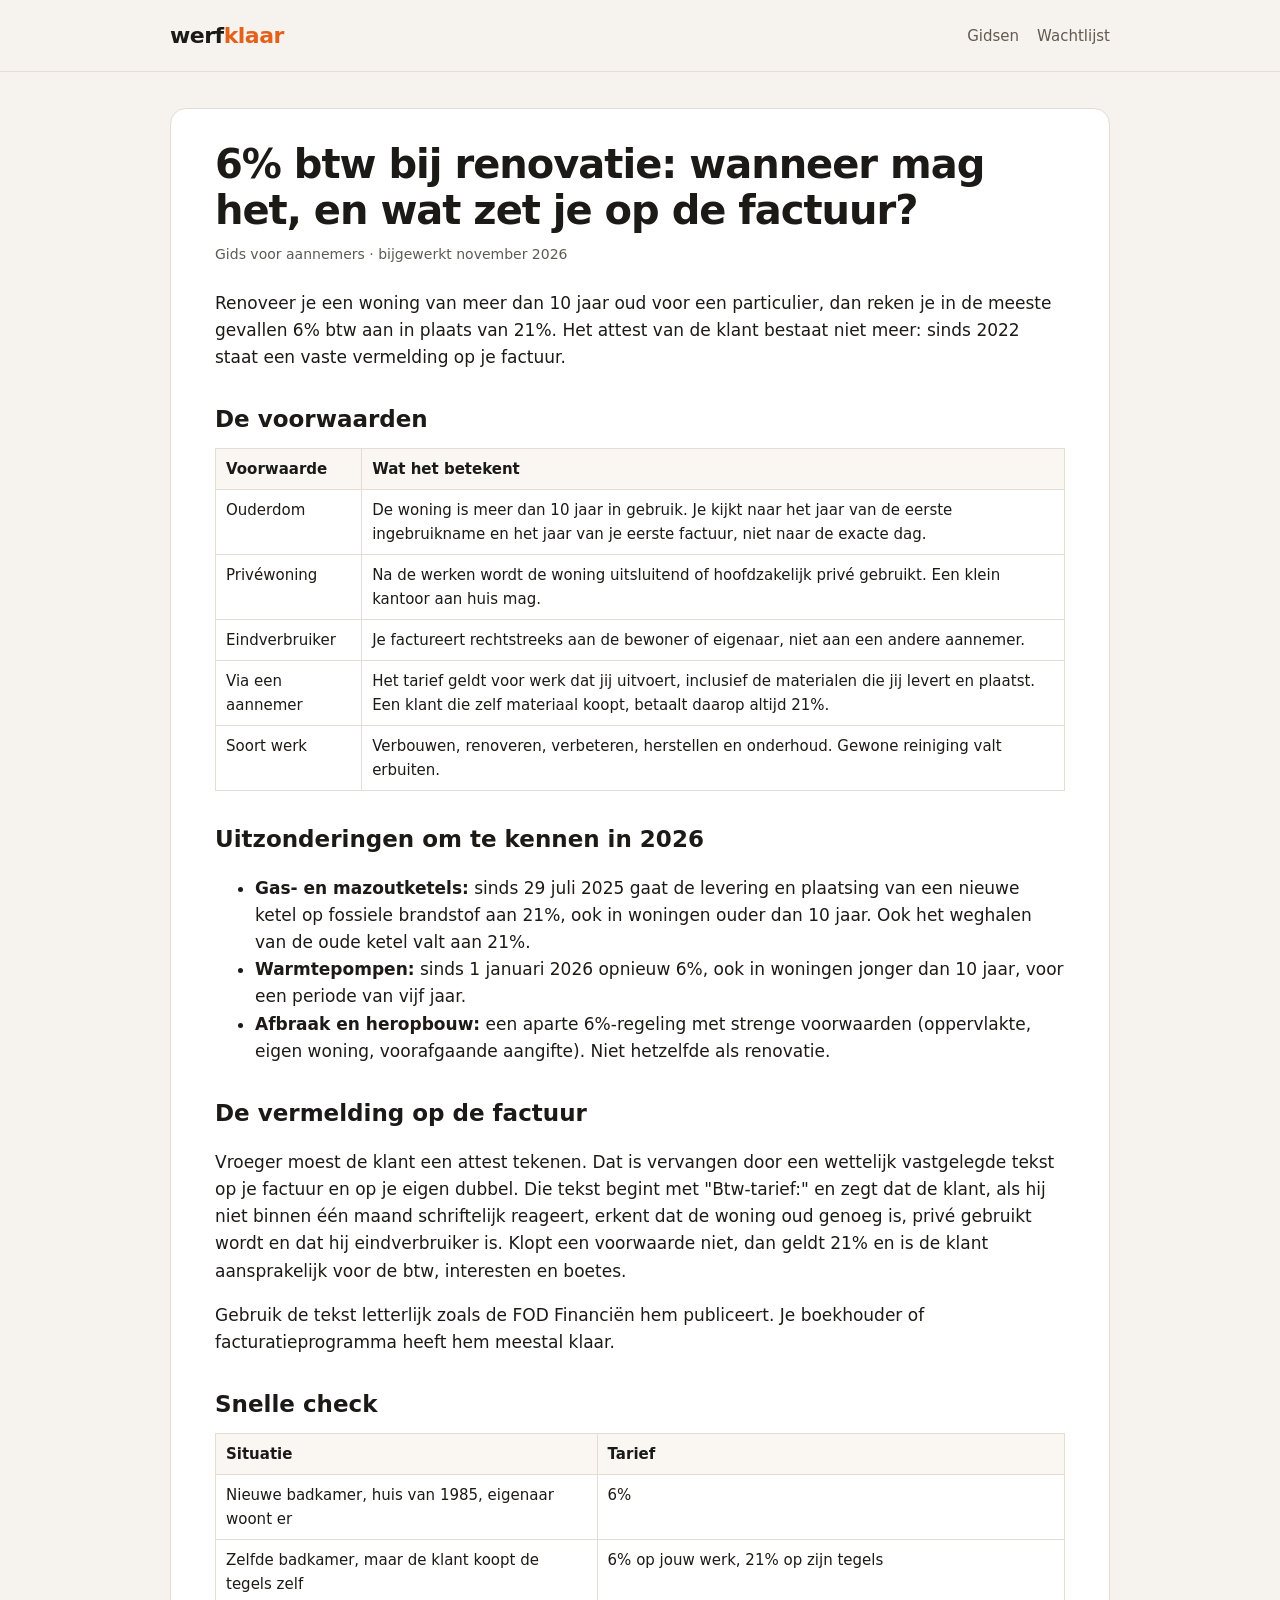
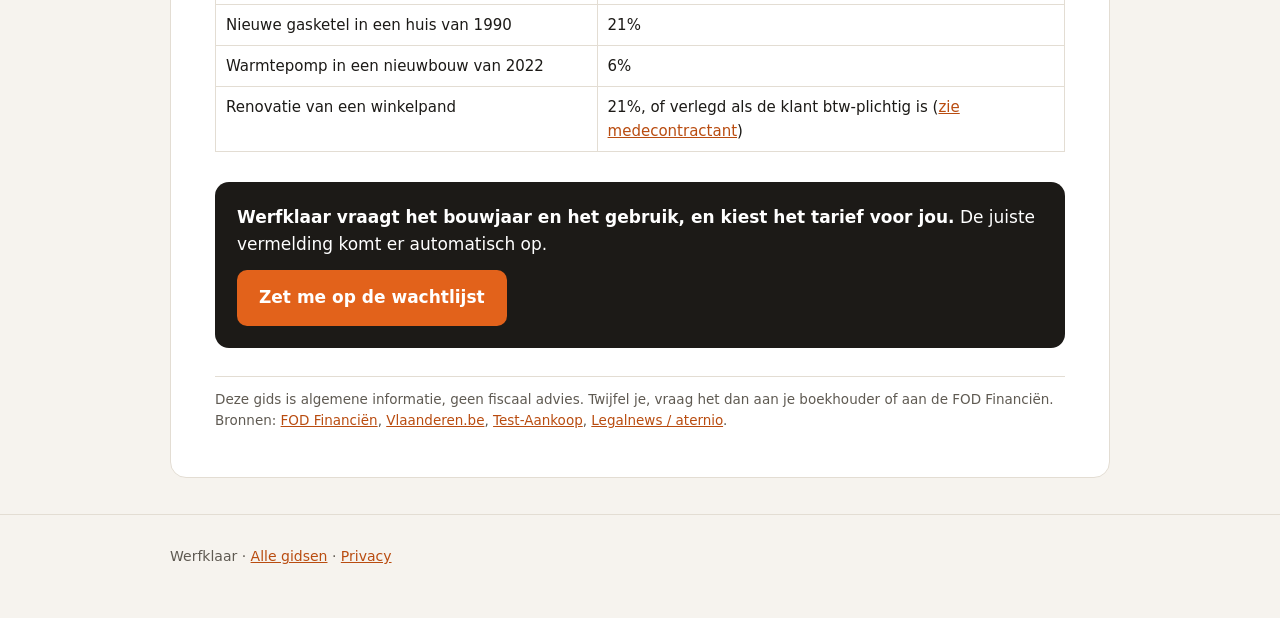
==== 6-procent-btw-renovatie.html @ 6078adab "Eerste versie website Werfklaar" ====
<!DOCTYPE html>
<html lang="nl-BE">
<head>
<meta charset="utf-8">
<meta name="viewport" content="width=device-width,initial-scale=1">
<title>6% btw bij renovatie: de voorwaarden en de factuurvermelding voor aannemers (2026) | Werfklaar</title>
<meta name="description" content="Wanneer mag je als aannemer 6% btw aanrekenen bij renovatie? De voorwaarden, de uitzonderingen in 2026 (ketels, warmtepompen) en waarom het attest vervangen is door een vermelding op de factuur.">
<link rel="stylesheet" href="style.css">
</head>
<body>
<header class="top"><div class="wrap">
  <a class="logo" href="index.html">werf<span>klaar</span></a>
  <nav><a href="gidsen.html">Gidsen</a><a href="index.html#wachtlijst">Wachtlijst</a></nav>
</div></header>
<main class="wrap">
<article>
  <h1>6% btw bij renovatie: wanneer mag het, en wat zet je op de factuur?</h1>
  <div class="meta">Gids voor aannemers · bijgewerkt november 2026</div>

  <p>Renoveer je een woning van meer dan 10 jaar oud voor een particulier, dan reken je in de meeste gevallen 6% btw aan in plaats van 21%. Het attest van de klant bestaat niet meer: sinds 2022 staat een vaste vermelding op je factuur.</p>

  <h2>De voorwaarden</h2>
  <table>
    <tr><th>Voorwaarde</th><th>Wat het betekent</th></tr>
    <tr><td>Ouderdom</td><td>De woning is meer dan 10 jaar in gebruik. Je kijkt naar het jaar van de eerste ingebruikname en het jaar van je eerste factuur, niet naar de exacte dag.</td></tr>
    <tr><td>Privéwoning</td><td>Na de werken wordt de woning uitsluitend of hoofdzakelijk privé gebruikt. Een klein kantoor aan huis mag.</td></tr>
    <tr><td>Eindverbruiker</td><td>Je factureert rechtstreeks aan de bewoner of eigenaar, niet aan een andere aannemer.</td></tr>
    <tr><td>Via een aannemer</td><td>Het tarief geldt voor werk dat jij uitvoert, inclusief de materialen die jij levert en plaatst. Een klant die zelf materiaal koopt, betaalt daarop altijd 21%.</td></tr>
    <tr><td>Soort werk</td><td>Verbouwen, renoveren, verbeteren, herstellen en onderhoud. Gewone reiniging valt erbuiten.</td></tr>
  </table>

  <h2>Uitzonderingen om te kennen in 2026</h2>
  <ul>
    <li><strong>Gas- en mazoutketels:</strong> sinds 29 juli 2025 gaat de levering en plaatsing van een nieuwe ketel op fossiele brandstof aan 21%, ook in woningen ouder dan 10 jaar. Ook het weghalen van de oude ketel valt aan 21%.</li>
    <li><strong>Warmtepompen:</strong> sinds 1 januari 2026 opnieuw 6%, ook in woningen jonger dan 10 jaar, voor een periode van vijf jaar.</li>
    <li><strong>Afbraak en heropbouw:</strong> een aparte 6%-regeling met strenge voorwaarden (oppervlakte, eigen woning, voorafgaande aangifte). Niet hetzelfde als renovatie.</li>
  </ul>

  <h2>De vermelding op de factuur</h2>
  <p>Vroeger moest de klant een attest tekenen. Dat is vervangen door een wettelijk vastgelegde tekst op je factuur en op je eigen dubbel. Die tekst begint met "Btw-tarief:" en zegt dat de klant, als hij niet binnen één maand schriftelijk reageert, erkent dat de woning oud genoeg is, privé gebruikt wordt en dat hij eindverbruiker is. Klopt een voorwaarde niet, dan geldt 21% en is de klant aansprakelijk voor de btw, interesten en boetes.</p>
  <p>Gebruik de tekst letterlijk zoals de FOD Financiën hem publiceert. Je boekhouder of facturatieprogramma heeft hem meestal klaar.</p>

  <h2>Snelle check</h2>
  <table>
    <tr><th>Situatie</th><th>Tarief</th></tr>
    <tr><td>Nieuwe badkamer, huis van 1985, eigenaar woont er</td><td>6%</td></tr>
    <tr><td>Zelfde badkamer, maar de klant koopt de tegels zelf</td><td>6% op jouw werk, 21% op zijn tegels</td></tr>
    <tr><td>Nieuwe gasketel in een huis van 1990</td><td>21%</td></tr>
    <tr><td>Warmtepomp in een nieuwbouw van 2022</td><td>6%</td></tr>
    <tr><td>Renovatie van een winkelpand</td><td>21%, of verlegd als de klant btw-plichtig is (<a href="btw-verlegd-medecontractant.html">zie medecontractant</a>)</td></tr>
  </table>

  <div class="cta">
    <p><strong>Werfklaar vraagt het bouwjaar en het gebruik, en kiest het tarief voor jou.</strong> De juiste vermelding komt er automatisch op.</p>
    <a class="btn" href="index.html#wachtlijst">Zet me op de wachtlijst</a>
  </div>

  <p class="disclaimer">Deze gids is algemene informatie, geen fiscaal advies. Twijfel je, vraag het dan aan je boekhouder of aan de FOD Financiën. Bronnen: <a href="https://fin.belgium.be/nl/particulieren/woning/bouwen-verbouwen/verbouwen/verbouwen-btw-tarief">FOD Financiën</a>, <a href="https://www.vlaanderen.be/bouwen-wonen-en-energie/bouwen-en-verbouwen/btw-tarief-van-6-bij-renovatie-en-sloop-en-heropbouw-van-woningen">Vlaanderen.be</a>, <a href="https://www.test-aankoop.be/geld/belastingen/dossier/btw-voor-werkzaamheden-aan-de-woning-belgie">Test-Aankoop</a>, <a href="https://legalnews.be/bouw-vastgoed/renovatie-aan-6-btw-verklaring-op-factuur-vervangt-attest-aternio/">Legalnews / aternio</a>.</p>
</article>
</main>
<footer><div class="wrap">Werfklaar · <a href="gidsen.html">Alle gidsen</a> · <a href="privacy.html">Privacy</a></div></footer>
</body>
</html>
---- style.css ----
:root{
  --ink:#1c1a17; --muted:#5f5a52; --bg:#f6f3ee; --card:#ffffff;
  --accent:#e2621b; --accent-dark:#b94c10; --line:#e3ddd3; --ok:#2f7d4f;
}
*{box-sizing:border-box}
html{-webkit-text-size-adjust:100%}
body{margin:0;font-family:system-ui,-apple-system,"Segoe UI",Roboto,sans-serif;color:var(--ink);background:var(--bg);line-height:1.6;font-size:17px}
a{color:var(--accent-dark)}
.wrap{max-width:980px;margin:0 auto;padding:0 20px}
header.top{padding:18px 0;border-bottom:1px solid var(--line);background:var(--bg)}
header.top .wrap{display:flex;justify-content:space-between;align-items:center;gap:12px}
.logo{font-weight:800;font-size:22px;letter-spacing:-.5px;color:var(--ink);text-decoration:none}
.logo span{color:var(--accent)}
nav a{margin-left:18px;color:var(--muted);text-decoration:none;font-size:15px}
nav a:hover{color:var(--ink)}
.hero{padding-top:64px;padding-bottom:40px}
.hero h1{font-size:clamp(32px,5.5vw,54px);line-height:1.08;letter-spacing:-1.5px;margin:0 0 18px;max-width:14ch}
.hero p.lead{font-size:20px;color:var(--muted);max-width:52ch;margin:0 0 28px}
.btn{display:inline-block;background:var(--accent);color:#fff;border:0;border-radius:10px;padding:14px 22px;font-size:17px;font-weight:700;text-decoration:none;cursor:pointer}
.btn:hover{background:var(--accent-dark)}
.note{font-size:14px;color:var(--muted);margin-top:10px}
.demo{margin-top:40px;display:grid;grid-template-columns:1fr auto 1fr;gap:16px;align-items:center}
.bubble,.doc{background:var(--card);border:1px solid var(--line);border-radius:14px;padding:18px 20px}
.bubble .who{font-size:13px;color:var(--muted);text-transform:uppercase;letter-spacing:.08em;margin-bottom:6px}
.bubble q{font-style:italic;font-size:18px}
.arrow{font-size:30px;color:var(--accent)}
.doc table{width:100%;border-collapse:collapse;font-size:14px}
.doc td{padding:4px 0;border-bottom:1px dashed var(--line)}
.doc td:last-child{text-align:right;white-space:nowrap}
.doc .tot td{font-weight:700;border:0;padding-top:8px}
section{padding:48px 0;border-top:1px solid var(--line)}
section h2{font-size:30px;letter-spacing:-.6px;margin:0 0 20px}
.grid3{display:grid;grid-template-columns:repeat(3,1fr);gap:18px}
.card{background:var(--card);border:1px solid var(--line);border-radius:14px;padding:20px}
.card h3{margin:0 0 6px;font-size:19px}
.card p{margin:0;color:var(--muted);font-size:16px}
.steps{counter-reset:s;list-style:none;padding:0;margin:0}
.steps li{counter-increment:s;padding:12px 0 12px 52px;position:relative;border-bottom:1px solid var(--line)}
.steps li::before{content:counter(s);position:absolute;left:0;top:10px;width:34px;height:34px;border-radius:50%;background:var(--ink);color:#fff;display:flex;align-items:center;justify-content:center;font-weight:700}
.price{font-size:44px;font-weight:800;letter-spacing:-1px}
.price small{font-size:17px;color:var(--muted);font-weight:500}
form.wait{display:grid;gap:12px;max-width:520px}
form.wait label{font-size:14px;font-weight:600}
form.wait input,form.wait select{width:100%;padding:12px 14px;border:1px solid #cfc7ba;border-radius:10px;font-size:16px;background:#fff}
form.wait .check{display:flex;gap:10px;align-items:flex-start;font-weight:400;font-size:14px;color:var(--muted)}
form.wait .check input{width:auto;margin-top:4px}
.ok{display:none;background:#e9f5ee;border:1px solid #bfe0cb;color:var(--ok);border-radius:10px;padding:14px}
.faq details{background:var(--card);border:1px solid var(--line);border-radius:12px;padding:14px 18px;margin-bottom:10px}
.faq summary{font-weight:700;cursor:pointer}
footer{padding:30px 0 50px;color:var(--muted);font-size:14px;border-top:1px solid var(--line)}
article{background:var(--card);border:1px solid var(--line);border-radius:16px;padding:32px clamp(18px,4vw,44px);margin:36px 0}
article h1{font-size:clamp(28px,4.5vw,40px);line-height:1.15;letter-spacing:-1px;margin:0 0 10px}
article .meta{color:var(--muted);font-size:14px;margin-bottom:24px}
article h2{font-size:23px;margin:30px 0 8px}
article table{border-collapse:collapse;width:100%;font-size:15px;margin:10px 0}
article th,article td{border:1px solid var(--line);padding:8px 10px;text-align:left;vertical-align:top}
article th{background:#faf7f2}
.clause{background:#faf7f2;border-left:4px solid var(--accent);padding:12px 16px;border-radius:6px;font-family:ui-monospace,Menlo,Consolas,monospace;font-size:14.5px}
.cta{background:var(--ink);color:#fff;border-radius:14px;padding:22px;margin-top:30px}
.cta p{margin:0 0 12px}
.cta a.btn{background:var(--accent)}
.disclaimer{font-size:13.5px;color:var(--muted);border-top:1px solid var(--line);margin-top:28px;padding-top:12px}
@media (max-width:760px){
  .grid3{grid-template-columns:1fr}
  .demo{grid-template-columns:1fr}
  .arrow{transform:rotate(90deg);justify-self:center}
  nav a.hide-m{display:none}
}
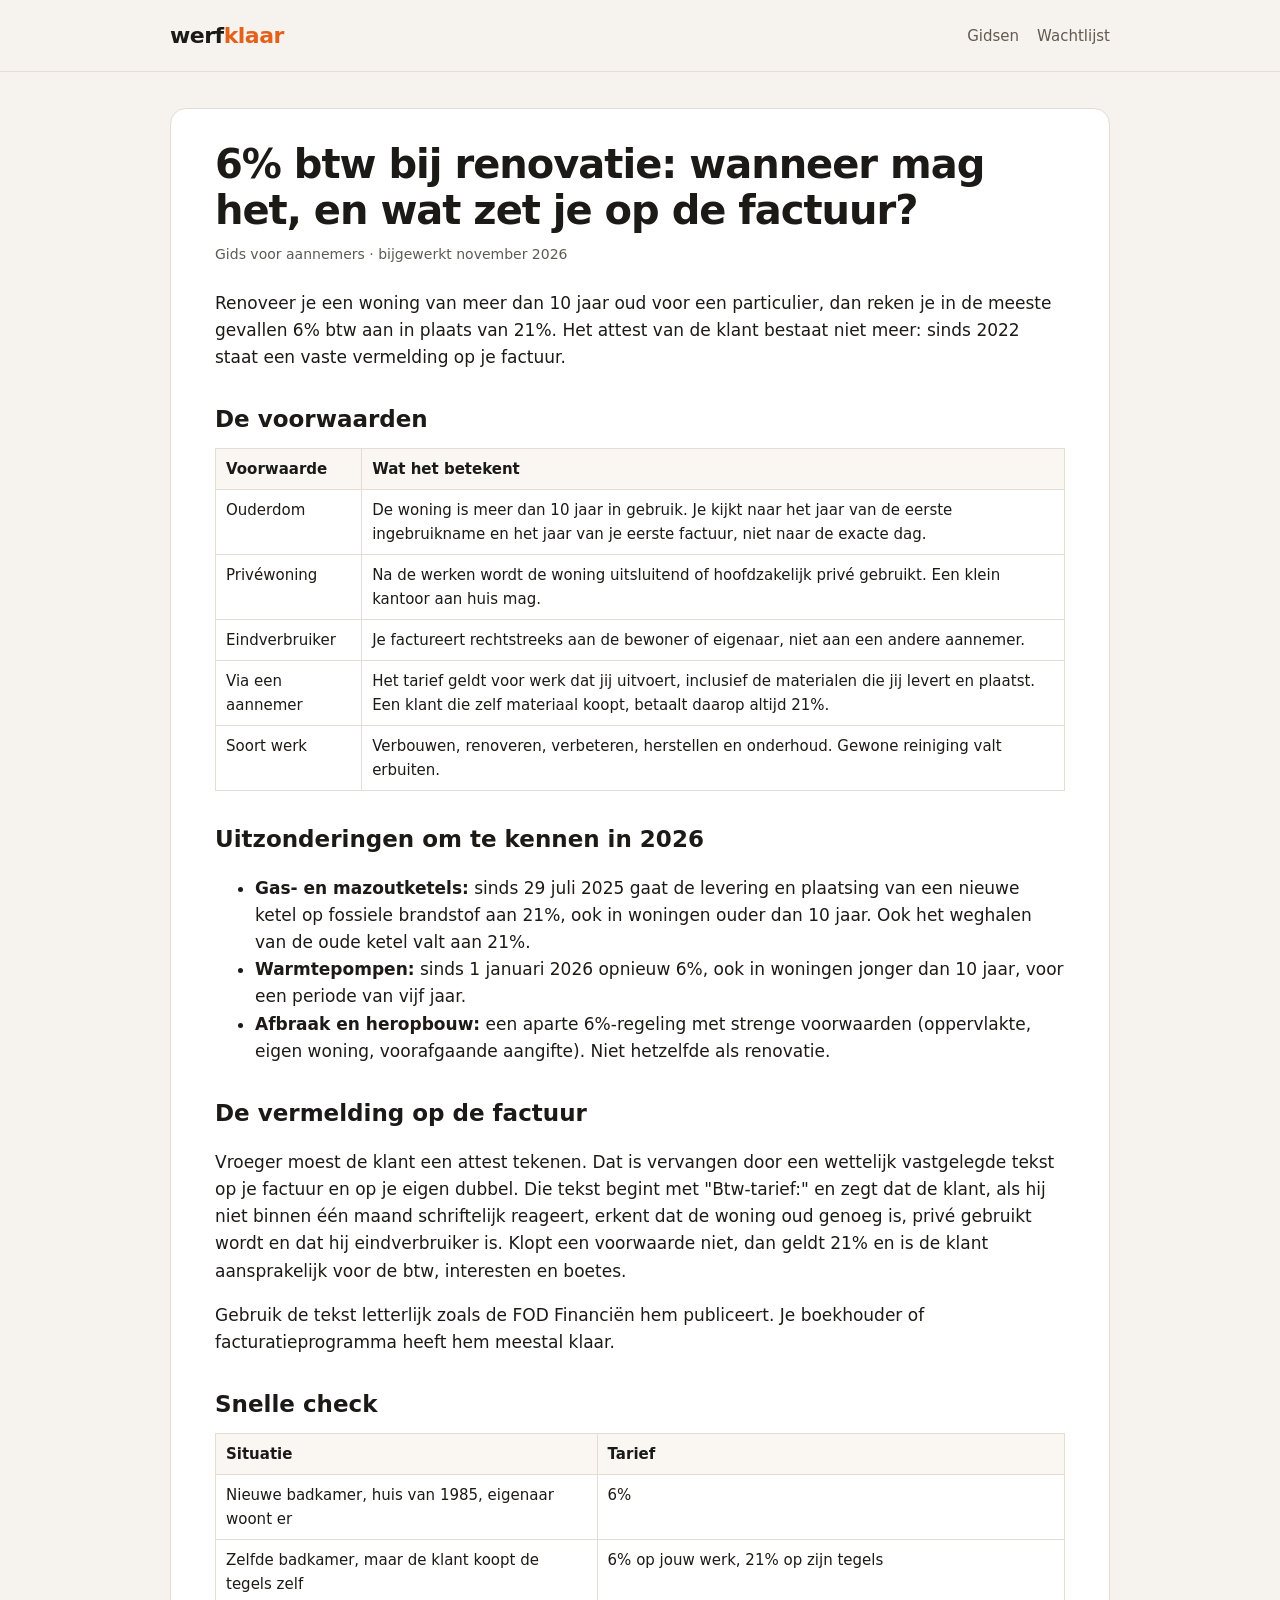
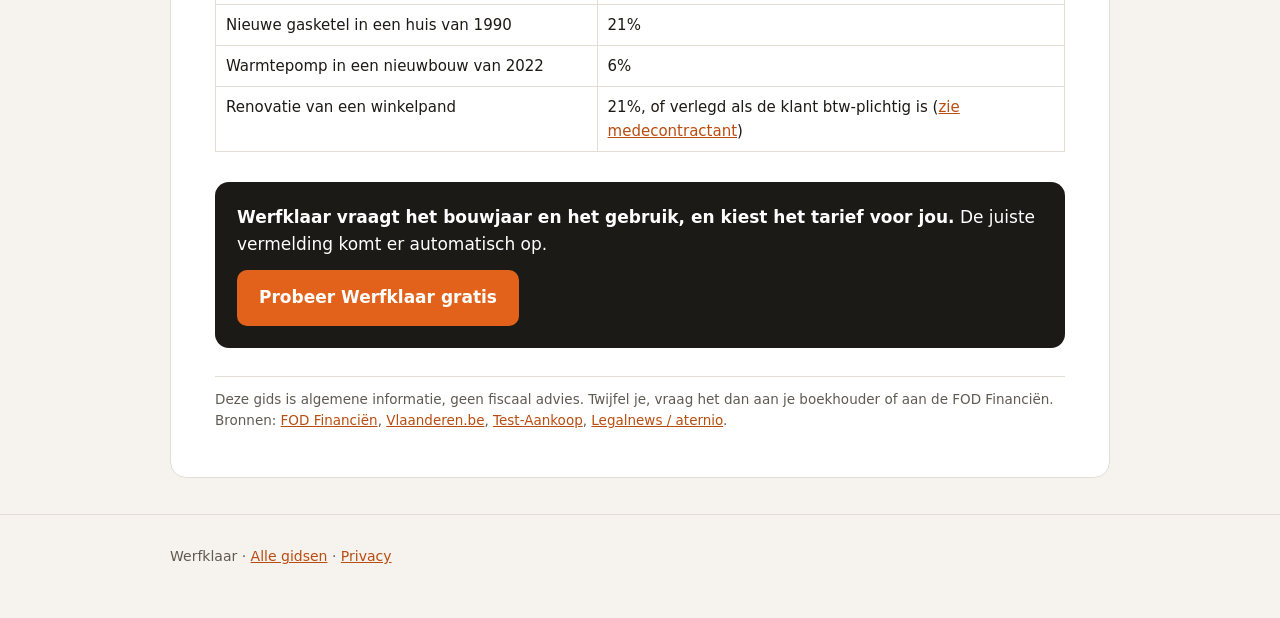
==== commit 7dbc59fb: "Gratis offerte- en factuurtool" ====
--- a/6-procent-btw-renovatie.html
+++ b/6-procent-btw-renovatie.html
@@ -52,7 +52,7 @@
 
   <div class="cta">
     <p><strong>Werfklaar vraagt het bouwjaar en het gebruik, en kiest het tarief voor jou.</strong> De juiste vermelding komt er automatisch op.</p>
-    <a class="btn" href="index.html#wachtlijst">Zet me op de wachtlijst</a>
+    <a class="btn" href="app.html">Probeer Werfklaar gratis</a>
   </div>
 
   <p class="disclaimer">Deze gids is algemene informatie, geen fiscaal advies. Twijfel je, vraag het dan aan je boekhouder of aan de FOD Financiën. Bronnen: <a href="https://fin.belgium.be/nl/particulieren/woning/bouwen-verbouwen/verbouwen/verbouwen-btw-tarief">FOD Financiën</a>, <a href="https://www.vlaanderen.be/bouwen-wonen-en-energie/bouwen-en-verbouwen/btw-tarief-van-6-bij-renovatie-en-sloop-en-heropbouw-van-woningen">Vlaanderen.be</a>, <a href="https://www.test-aankoop.be/geld/belastingen/dossier/btw-voor-werkzaamheden-aan-de-woning-belgie">Test-Aankoop</a>, <a href="https://legalnews.be/bouw-vastgoed/renovatie-aan-6-btw-verklaring-op-factuur-vervangt-attest-aternio/">Legalnews / aternio</a>.</p>
